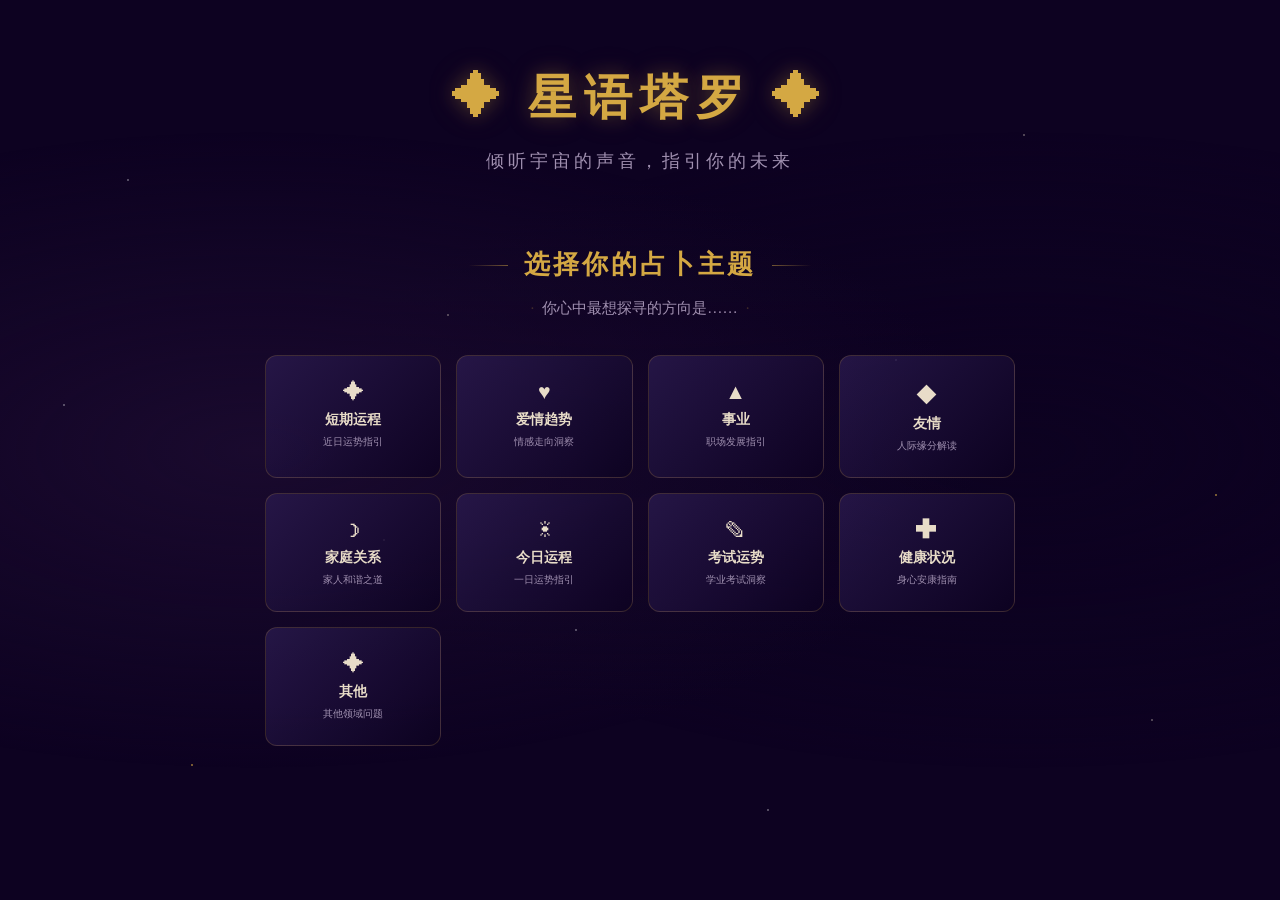
==== static/index.html @ e8e9ba31 "付款按钮需检测到保存付款码后才显示" ====
﻿<!DOCTYPE html>

<html lang="zh-CN">

<head>

    <meta charset="UTF-8">

    <meta name="viewport" content="width=device-width, initial-scale=1.0">

    <title>星语塔罗 — 神秘塔罗占卜</title>

                <link rel="stylesheet" href="/static/style.css?v=100">

</head>

<body>

    <div id="app">

        <header class="hero">

            <div class="stars-bg"></div>

            <div class="hero-content">

                <h1 class="title-glow">✦ 星语塔罗 ✦</h1>

                <p class="subtitle">倾听宇宙的声音，指引你的未来</p>

                <div id="remaining-badge" style="display:none;margin-top:10px;font-size:0.85em;color:#a090b0;letter-spacing:1px;">剩余 <span id="remaining-count" style="color:#d4a843;font-weight:bold;">0</span> 次占卜</div>

            </div>

        </header>



        <!-- Step 1: Category Selection -->

        <section id="step-category" class="step active">

            <div class="section-inner">

                <h2 class="step-title">选择你的占卜主题</h2>

                <p class="step-desc">你心中最想探寻的方向是……</p>

                <div class="category-grid">

                    <button class="category-btn" data-category="fortune" onclick="selectCategory('fortune')">

                        <span class="cat-icon">✦</span>

                        <span class="cat-name">短期运程</span>

                        <span class="cat-sub">近日运势指引</span>

                    </button>

                    <button class="category-btn" data-category="love" onclick="selectCategory('love')">

                        <span class="cat-icon">♥</span>

                        <span class="cat-name">爱情趋势</span>

                        <span class="cat-sub">情感走向洞察</span>

                    </button>

                    <button class="category-btn" data-category="career" onclick="selectCategory('career')">

                        <span class="cat-icon">▲</span>

                        <span class="cat-name">事业</span>

                        <span class="cat-sub">职场发展指引</span>

                    </button>

                    <button class="category-btn" data-category="friendship" onclick="selectCategory('friendship')">

                        <span class="cat-icon">◆</span>

                        <span class="cat-name">友情</span>

                        <span class="cat-sub">人际缘分解读</span>

                    </button>

                    <button class="category-btn" data-category="family" onclick="selectCategory('family')">

                        <span class="cat-icon">☽</span>

                        <span class="cat-name">家庭关系</span>

                        <span class="cat-sub">家人和谐之道</span>

                    </button>

                    <button class="category-btn" data-category="daily" onclick="selectCategory('daily')">

                        <span class="cat-icon">☀</span>

                        <span class="cat-name">今日运程</span>

                        <span class="cat-sub">一日运势指引</span>

                    </button>

                    <button class="category-btn" data-category="exam" onclick="selectCategory('exam')">

                        <span class="cat-icon">✎</span>

                        <span class="cat-name">考试运势</span>

                        <span class="cat-sub">学业考试洞察</span>

                    </button>

                    <button class="category-btn" data-category="health" onclick="selectCategory('health')">

                        <span class="cat-icon">✚</span>

                        <span class="cat-name">健康状况</span>

                        <span class="cat-sub">身心安康指南</span>

                    </button>

                    <button class="category-btn" data-category="other" onclick="selectCategory('other')">

                        <span class="cat-icon">✦</span>

                        <span class="cat-name">其他</span>

                        <span class="cat-sub">其他领域问题</span>

                    </button>

               </div>

            </div>

       </section>

        <!-- Question Dialog -->

        <div id="question-overlay" class="modal-overlay" style="display:none;">

            <div class="modal-backdrop" onclick="closeQuestionModal()"></div>

            <div class="modal-content question-modal">

                <button class="modal-close" onclick="closeQuestionModal()">&times;</button>

                <div class="question-icon">🔮</div>

                <h2 class="question-title">请写下你的具体问题</h2>

                <p class="question-desc" id="question-desc">你将占卜「<span id="question-category-label"></span>」—— 把你心中所想写下来吧</p>

                <textarea class="question-textarea" id="question-text" rows="5" placeholder="例如：我最近在工作上遇到了瓶颈，想知道未来三个月的发展方向……"></textarea>

                <div class="question-hint">✨ 问题写得越具体，解读就越贴合你的情况</div>

                <div class="question-actions">

                    <button class="btn-secondary question-btn-cancel" onclick="closeQuestionModal()">返回</button>

                    <button class="btn-primary question-btn-confirm" onclick="confirmQuestion()">✦ 确认并抽牌 ✦</button>

                </div>

            </div>

       </div>

       <!-- Step 2: Card Drawing -->

        <!-- Step 2: Card Browse -->

        <section id="step-browse" class="step">

            <div class="section-inner">

                <h2 class="step-title">✦ 滑动选牌 ✦</h2>

                <p class="step-desc" id="browse-desc">在牌阵中滑动浏览，心诚则灵，然后点击抽牌</p>

                <div class="card-browse-wrapper">

                    <div class="card-browse-track" id="card-browse-track">

                    </div>

                    <div class="browse-fade-left"></div>

                    <div class="browse-fade-right"></div>

                </div>

                <div class="browse-info">

                    <span>共 <strong id="browse-total">78</strong> 张牌</span>

                    <span class="browse-dot" id="browse-dot"></span>

                </div>

                <button class="btn-primary" id="btn-browse-draw">

                    <span class="btn-text">✦ 点击牌面选牌 ✦</span>

                </button>

            </div>

        </section>



       <!-- Step 2: Card Drawing -->

        <section id="step-draw" class="step">

            <div class="section-inner">

                <h2 class="step-title">抽取三张塔罗牌</h2>

                <p class="step-desc" id="draw-desc">请集中精神，默念你的问题，然后点击抽牌</p>

                <div class="card-table" id="card-table">

                    <div class="card-slot" id="slot-0">

                        <div class="card-inner">

                            <div class="card-back">

                                <div class="back-pattern"></div>

                            </div>

                            <div class="card-front">

                                <img class="card-img" src="" alt="">

                                <div class="card-suit"></div>

                                <div class="card-number"></div>

                                <div class="card-name"></div>

                            </div>

                        </div>

                    </div>

                    <div class="card-slot" id="slot-1">

                        <div class="card-inner">

                            <div class="card-back">

                                <div class="back-pattern"></div>

                            </div>

                            <div class="card-front">

                                <img class="card-img" src="" alt="">

                                <div class="card-suit"></div>

                                <div class="card-number"></div>

                                <div class="card-name"></div>

                            </div>

                        </div>

                    </div>

                    <div class="card-slot" id="slot-2">

                        <div class="card-inner">

                            <div class="card-back">

                                <div class="back-pattern"></div>

                            </div>

                            <div class="card-front">

                                <img class="card-img" src="" alt="">

                                <div class="card-suit"></div>

                                <div class="card-number"></div>

                                <div class="card-name"></div>

                            </div>

                        </div>

                    </div>

                </div>

                <button class="btn-primary" id="btn-draw" onclick="drawCards()">

                    <span class="btn-text">✦ 抽三张牌 ✦</span>

                </button>

            </div>

        </section>



        <!-- Pricing Modal -->
<div id="pricing-overlay" class="modal-overlay" style="display:none;">
    <div class="modal-backdrop" onclick="closePricingModal()"></div>
    <div class="modal-content" style="max-width:420px;">
        <button class="modal-close" onclick="closePricingModal()">&times;</button>
        <div style="font-size:2.5em;margin-bottom:10px;">🔮</div>
        <h2 style="color:#d4a843;margin-bottom:6px;font-size:1.2em;">选择占卜套餐</h2>
        <p style="color:#a090b0;font-size:0.85em;margin-bottom:6px;">购买后不限时间，按次扣减</p>
        <div id="pricing-options" style="display:flex;gap:12px;margin-bottom:20px;">
            <div onclick="showPaymentQr('2_readings')" style="flex:1;background:rgba(212,168,67,0.08);border:1.5px solid #d4a843;border-radius:12px;padding:20px;text-align:center;cursor:pointer;transition:all 0.3s;">
                <div style="font-size:0.85em;color:#a090b0;margin-bottom:8px;">两次占卜</div>
                <div style="font-size:1.8em;color:#d4a843;font-weight:bold;">&yen;14.99</div>
                <div style="font-size:0.7em;color:#7a6a8a;margin-top:6px;">平均 &yen;7.50/次</div>
                <div style="margin-top:12px;padding:8px 16px;background:#d4a843;border-radius:20px;color:#1a0a2e;font-size:0.8em;font-weight:bold;">选择</div>
            </div>
            <div onclick="showPaymentQr('3_readings')" style="flex:1;background:rgba(212,168,67,0.08);border:1.5px solid #d4a843;border-radius:12px;padding:20px;text-align:center;cursor:pointer;transition:all 0.3s;position:relative;">
                <div style="position:absolute;top:-8px;right:-8px;background:#d4a843;color:#1a0a2e;font-size:0.65em;padding:2px 8px;border-radius:8px;font-weight:bold;">推荐</div>
                <div style="font-size:0.85em;color:#a090b0;margin-bottom:8px;">三次占卜</div>
                <div style="font-size:1.8em;color:#d4a843;font-weight:bold;">&yen;19.99</div>
                <div style="font-size:0.7em;color:#7a6a8a;margin-top:6px;">平均 &yen;6.66/次</div>
                <div style="margin-top:12px;padding:8px 16px;background:#d4a843;border-radius:20px;color:#1a0a2e;font-size:0.8em;font-weight:bold;">选择</div>
            </div>
        </div>
        <div id="payment-qr-area" style="display:none;text-align:center;padding:10px 0;">
            <p style="color:#a090b0;font-size:0.85em;margin-bottom:12px;">请用支付宝或微信扫描下方二维码付款</p>
            <div style="display:flex;gap:15px;justify-content:center;flex-wrap:wrap;margin-bottom:15px;">
                <div style="text-align:center;">
                    <img src="/static/qr-alipay.jpg" style="width:140px;height:140px;border-radius:10px;border:2px solid rgba(212,168,67,0.3);object-fit:cover;">
                    <div style="color:#a090b0;font-size:0.75em;margin-top:4px;">支付宝</div>
                </div>
                <div style="text-align:center;">
                    <img src="/static/qr-wechat.jpg" style="width:140px;height:140px;border-radius:10px;border:2px solid rgba(212,168,67,0.3);object-fit:cover;">
                    <div style="color:#a090b0;font-size:0.75em;margin-top:4px;">微信</div>
                </div>
                <div style="text-align:center;">
                    <img src="/static/qr-wechat2.jpg" style="width:140px;height:140px;border-radius:10px;border:2px solid rgba(212,168,67,0.3);object-fit:cover;">
                    <div style="color:#a090b0;font-size:0.75em;margin-top:4px;">微信</div>
                </div>
            </div>
            <p style="color:#d4a843;font-size:1.1em;font-weight:bold;margin-bottom:4px;" id="payment-qr-amount">¥14.99</p>
            <p style="color:#7a6a8a;font-size:0.8em;margin-bottom:15px;" id="payment-qr-plan">两次占卜</p>
            <button id="btn-confirm-pay" onclick="confirmTrustPayment()" style="display:none;background:#d4a843;color:#1a0a2e;border:none;padding:14px 40px;border-radius:25px;font-size:1.05em;font-weight:bold;cursor:pointer;font-family:inherit;">我已付款，立即解锁</button>
            <p style="color:#6a5a7a;font-size:0.7em;margin-top:10px;">先信任你，付款后请点击确认，次数立刻到账</p>
            <p style="color:#6a5a7a;font-size:0.7em;">店主会定期核对账单，虚假付款将被禁止使用</p>
            <div id="trust-result" style="margin-top:10px;font-size:0.85em;"></div>
        </div>
    </div>
</div>

        <!-- Step 4: Reading Result -->

        <section id="step-result" class="step">

            <div class="section-inner">

                <h2 class="step-title">✨ 你的塔罗解读 ✨</h2>

                

                <div class="revealed-cards" id="revealed-cards">

                    <div class="reveal-card" id="reveal-0">

                        <div class="reveal-card-inner">

                            <div class="reveal-label">牌 一</div>

                        </div>

                    </div>

                    <div class="reveal-card" id="reveal-1">

                        <div class="reveal-card-inner">

                            <div class="reveal-label">牌 二</div>

                        </div>

                    </div>

                    <div class="reveal-card" id="reveal-2">

                        <div class="reveal-card-inner">

                            <div class="reveal-label">牌 三</div>

                        </div>

                    </div>

                </div>



                <div class="reading-section" id="reading-section">

                    <div class="reading-header">

                        <h3>🔮 牌灵深度解读</h3>

                        <span class="reading-category" id="reading-category"></span>

                    </div>

                    <div class="reading-content" id="reading-content">

                        <div class="reading-placeholder">

                            <div class="reading-loading">

                                <span class="dot-pulse"></span>

                                <span>星灵正在解读牌意...</span>

                            </div>

                        </div>

                    </div>

                </div>



                <div class="restart-section" id="restart-section" style="display:none;">

                    <button class="btn-secondary" onclick="restartReading()">

                        ✦ 进行新的占卜 ✦

                    </button>

                </div>

            </div>

        </section>

    </div>



                <script src="/static/script.js?v=100" charset="UTF-8"></script>

</body>

</html>
---- static/style.css ----
﻿/* ===== Reset & Base ===== */
*, *::before, *::after { margin:0; padding:0; box-sizing:border-box; }
html { scroll-behavior:smooth; }
body {
    font-family: 'Georgia', 'Songti SC', 'SimSun', serif;
    background: #0d0221;
    color: #e8dcc8;
    min-height: 100vh;
    overflow-x: hidden;
    line-height: 1.6;
}

/* ===== Stars Background ===== */
.stars-bg {
    position: fixed; top:0; left:0; width:100%; height:100%;
    background:
        radial-gradient(ellipse at 20% 50%, #1a0a2e 0%, transparent 50%),
        radial-gradient(ellipse at 80% 50%, #0d0221 0%, transparent 50%);
    z-index: -2;
}
.stars-bg::after {
    content:''; position:absolute; top:0; left:0; width:100%; height:100%;
    background-image:
        radial-gradient(1px 1px at 10% 20%, #fff, transparent),
        radial-gradient(1px 1px at 30% 60%, #f0e6d3, transparent),
        radial-gradient(1.5px 1.5px at 50% 10%, #d4a843, transparent),
        radial-gradient(1px 1px at 70% 40%, #fff, transparent),
        radial-gradient(1px 1px at 90% 80%, #f0e6d3, transparent),
        radial-gradient(1.5px 1.5px at 15% 85%, #d4a843, transparent),
        radial-gradient(1px 1px at 45% 70%, #fff, transparent),
        radial-gradient(1px 1px at 80% 15%, #f0e6d3, transparent),
        radial-gradient(1px 1px at 5% 45%, #fff, transparent),
        radial-gradient(1.5px 1.5px at 95% 55%, #d4a843, transparent),
        radial-gradient(1px 1px at 60% 90%, #fff, transparent),
        radial-gradient(1px 1px at 35% 35%, #f0e6d3, transparent);
    animation: twinkle 4s ease-in-out infinite alternate;
}
@keyframes twinkle {
    0% { opacity:0.5; }
    100% { opacity:1; }
}

/* ===== Hero ===== */
.hero {
    text-align:center; padding:60px 20px 30px;
    position:relative;
}
.hero-content {
    position:relative; z-index:1;
}
.title-glow {
    font-size:3em; color:#d4a843;
    text-shadow: 0 0 20px rgba(212,168,67,0.3), 0 0 40px rgba(212,168,67,0.1);
    letter-spacing: 8px;
    animation: glowPulse 3s ease-in-out infinite;
}
@keyframes glowPulse {
    0%,100% { text-shadow:0 0 20px rgba(212,168,67,0.3); }
    50% { text-shadow:0 0 30px rgba(212,168,67,0.6), 0 0 60px rgba(212,168,67,0.2); }
}
.subtitle {
    font-size:1.1em; color:#a090b0; margin-top:10px;
    letter-spacing: 4px;
}

/* ===== Steps ===== */
.step {
    display:none; padding:40px 20px 60px;
}
.step.active { display:block; }
.section-inner {
    max-width: 800px; margin:0 auto;
}
.step-title {
    text-align:center; font-size:1.6em; color:#d4a843;
    margin-bottom:10px; letter-spacing:3px;
}
.step-desc {
    text-align:center; color:#a090b0; margin-bottom:35px;
    font-size:0.95em;
}

/* ===== Category Grid ===== */
.category-grid {
    display: grid;
    grid-template-columns: repeat(auto-fit, minmax(140px, 1fr));
    gap:15px; max-width:750px; margin:0 auto;
}
.category-btn {
    background: linear-gradient(135deg, rgba(42,26,78,0.8), rgba(13,2,33,0.8));
    border:1px solid rgba(212,168,67,0.2);
    border-radius:12px; padding:24px 12px;
    cursor:pointer; text-align:center;
    color:#e8dcc8; transition: all 0.3s ease;
    display:flex; flex-direction:column; align-items:center; gap:6px;
    font-family:inherit;
}
.category-btn:hover {
    border-color:#d4a843;
    transform:translateY(-4px);
    box-shadow: 0 8px 25px rgba(212,168,67,0.15);
    background: linear-gradient(135deg, rgba(58,36,98,0.9), rgba(26,10,46,0.9));
}
.category-btn.selected {
    border-color:#d4a843;
    box-shadow: 0 0 20px rgba(212,168,67,0.2), inset 0 0 20px rgba(212,168,67,0.05);
}
.cat-icon { font-size:1.6em; }
.cat-name { font-size:1.05em; font-weight:bold; }
.cat-sub { font-size:0.75em; color:#a090b0; }

/* ===== Card Table ===== */
.card-table {
    display:flex; justify-content:center; gap:20px;
    margin:30px 0; perspective: 1000px;
    flex-wrap:wrap;
}
.card-slot {
    width:140px; height:220px;
    cursor:pointer;
}
.card-slot .card-inner {
    position:relative; width:100%; height:100%;
    transition: transform 0.8s cubic-bezier(0.4, 0, 0.2, 1);
    transform-style: preserve-3d;
}
.card-slot.flipped .card-inner { transform:rotateY(180deg); }
.card-back, .card-front {
    position:absolute; width:100%; height:100%;
    backface-visibility:hidden; border-radius:10px;
    display:flex; align-items:center; justify-content:center;
    flex-direction:column; gap:5px;
}

/* Card Back */
.card-back {
    background: linear-gradient(135deg, #2a1a4e, #1a0a3e);
    border:2px solid #d4a843;
    box-shadow: 0 4px 15px rgba(0,0,0,0.3);
    background: url(/static/card-back.jpg) center/cover no-repeat;
}
.back-pattern {
    width:80%; height:80%;
    background:
        radial-gradient(circle at 50% 50%, transparent 30%, rgba(212,168,67,0.1) 30%, transparent 33%),
        radial-gradient(circle at 50% 50%, transparent 55%, rgba(212,168,67,0.08) 55%, transparent 58%),
        radial-gradient(circle at 50% 50%, #d4a843 0.5px, transparent 0.5px);
    border:1px solid rgba(212,168,67,0.2);
    border-radius:5px;
    position:relative;
}
.back-pattern::after {
    content:'★'; position:absolute; top:50%; left:50%;
    transform:translate(-50%,-50%);
    font-size:1.8em; color:#d4a843; opacity:0.6;
}

/* Card Front */
.card-front {
    background: linear-gradient(135deg, #f5eee6, #e8dcc8);
    color:#2a1a4e; transform:rotateY(180deg);
    border:2px solid #d4a843;
    box-shadow: 0 4px 15px rgba(0,0,0,0.3);
    padding:12px; text-align:center;
}
.card-suit { font-size:1.8em; margin-bottom:4px; }
.card-number { font-size:0.85em; font-weight:bold; color:#6a3a8e; }
.card-name { font-size:0.85em; font-weight:bold; }
.card-orientation { font-size:0.7em; color:#8a6a4e; margin-top:4px; }

/* Card Draw Animation */
.card-slot.draw-animate {
    animation: cardFlyIn 0.6s ease-out backwards;
}
@keyframes cardFlyIn {
    0% { transform:scale(0.3) rotateY(0deg) translateY(-100px); opacity:0; }
    60% { transform:scale(1.1) rotateY(0deg) translateY(0); opacity:1; }
    100% { transform:scale(1) rotateY(0deg); }
}
.card-slot.draw-animate:nth-child(1) { animation-delay:0s; }
.card-slot.draw-animate:nth-child(2) { animation-delay:0.15s; }
.card-slot.draw-animate:nth-child(3) { animation-delay:0.3s; }

/* ===== Buttons ===== */
.btn-primary {
    display:block; margin:25px auto 0;
    padding:16px 40px;
    background: linear-gradient(135deg, #d4a843, #b8922e);
    border:none; border-radius:30px;
    color:#1a0a2e; font-size:1.1em; font-weight:bold;
    cursor:pointer; font-family:inherit;
    letter-spacing:3px;
    transition: all 0.3s ease;
    box-shadow: 0 4px 15px rgba(212,168,67,0.3);
}
.btn-primary:hover {
    transform:translateY(-2px);
    box-shadow: 0 8px 25px rgba(212,168,67,0.4);
}
.btn-primary:disabled {
    opacity:0.5; cursor:not-allowed; transform:none;
}
.btn-secondary {
    display:block; margin:25px auto 0;
    padding:14px 36px;
    background:transparent;
    border:2px solid #d4a843; border-radius:30px;
    color:#d4a843; font-size:1em;
    cursor:pointer; font-family:inherit;
    letter-spacing:2px;
    transition: all 0.3s ease;
}
.btn-secondary:hover {
    background:rgba(212,168,67,0.1);
}

/* ===== Payment Modal ===== */
/* ===== Card Browse ===== */
.card-browse-wrapper {
    position: relative;
    margin: 20px auto;
    max-width: 100%;
}
.card-browse-track {
    display: flex;
    gap: 12px;
    overflow-x: auto;
    overflow-y: hidden;
    padding: 20px 40px;
    scroll-behavior: smooth;
    -webkit-overflow-scrolling: touch;
    scrollbar-width: thin;
    scrollbar-color: rgba(212,168,67,0.3) transparent;
    cursor: grab;
    user-select: none;
}
.card-browse-track::-webkit-scrollbar {
    height: 4px;
}
.card-browse-track::-webkit-scrollbar-thumb {
    background: rgba(212,168,67,0.3);
    border-radius: 2px;
}
.card-browse-track::-webkit-scrollbar-track {
    background: transparent;
}
.browse-card {
    flex: 0 0 auto;
    width: 100px;
    height: 160px;
    border-radius: 8px;
    border: 2px solid rgba(212,168,67,0.2);
    box-shadow: 0 4px 12px rgba(0,0,0,0.3);
    overflow: hidden;
    animation: browseCardIn 0.5s ease-out backwards;
    transition: transform 0.3s, box-shadow 0.3s;
}
.browse-card:hover {
    transform: translateY(-6px) scale(1.05);
    box-shadow: 0 8px 25px rgba(212,168,67,0.2);
    border-color: rgba(212,168,67,0.5);
}
@keyframes browseCardIn {
    0% { opacity: 0; transform: translateY(20px) scale(0.8); }
    100% { opacity: 1; transform: translateY(0) scale(1); }
}
.browse-card-back {
    width: 100%;
    height: 100%;
    background-size: cover;
    background-position: center;
    background-repeat: no-repeat;
}
.browse-fade-left,
.browse-fade-right {
    position: absolute;
    top: 0;
    bottom: 0;
    width: 40px;
    pointer-events: none;
    z-index: 2;
}
.browse-fade-left {
    left: 0;
    background: linear-gradient(to right, rgba(13,2,33,0.9), transparent);
}
.browse-fade-right {
    right: 0;
    background: linear-gradient(to left, rgba(13,2,33,0.9), transparent);
}
.browse-info {
    display: flex;
    align-items: center;
    justify-content: center;
    gap: 12px;
    margin: 10px 0 20px;
    color: #a090b0;
    font-size: 0.85em;
}
.browse-dot {
    font-size: 0.8em;
    color: #7a6a8a;
}
@media (max-width: 640px) {
    .browse-card {
        width: 80px;
        height: 128px;
    }
    .card-browse-track {
        gap: 8px;
        padding: 15px 20px;
    }
    .browse-fade-left,
    .browse-fade-right {
        width: 20px;
    }
}
@media (max-width: 380px) {
    .browse-card {
        width: 65px;
        height: 104px;
    }
}
.modal-overlay {
    position:fixed; top:0; left:0; width:100%; height:100%;
    z-index:1000; display:flex;
    align-items:center; justify-content:center;
}
.modal-backdrop {
    position:absolute; top:0; left:0; width:100%; height:100%;
    background:rgba(0,0,0,0.7); backdrop-filter: blur(4px);
}
.modal-content {
    position:relative;
    background: linear-gradient(135deg, #1a0a2e, #2a1a4e);
    border:1px solid rgba(212,168,67,0.3);
    border-radius:20px; padding:40px;
    max-width:400px; width:90%;
    text-align:center; z-index:1;
    box-shadow: 0 20px 60px rgba(0,0,0,0.5);
    animation: modalSlideIn 0.4s ease-out;
}
@keyframes modalSlideIn {
    0% { transform:translateY(30px) scale(0.95); opacity:0; }
    100% { transform:translateY(0) scale(1); opacity:1; }
}
.modal-close {
    position:absolute; top:12px; right:16px;
    background:none; border:none; color:#a090b0;
    font-size:1.5em; cursor:pointer;
}
.modal-close:hover { color:#d4a843; }
.pay-icon { font-size:3em; margin-bottom:10px; }
.pay-title { font-size:1.4em; color:#d4a843; margin-bottom:8px; }
.pay-desc { font-size:0.85em; color:#a090b0; margin-bottom:20px; }
.pay-price {
    margin:20px 0;
}
.price-symbol { font-size:1.5em; color:#d4a843; vertical-align:top; }
.price-amount { font-size:3.5em; color:#d4a843; font-weight:bold; }
.pay-methods {
    display:flex; justify-content:center; gap:15px;
    margin:20px 0;
}
.pay-method {
    display:flex; align-items:center; gap:6px;
    padding:8px 16px;
    background:rgba(255,255,255,0.05);
    border:1px solid rgba(212,168,67,0.15);
    border-radius:8px; font-size:0.85em; color:#a090b0;
}
.btn-pay {
    display:flex; align-items:center; justify-content:center;
    width:100%; padding:14px;
    background: linear-gradient(135deg, #d4a843, #b8922e);
    border:none; border-radius:12px;
    color:#1a0a2e; font-size:1.05em; font-weight:bold;
    cursor:pointer; font-family:inherit;
    transition: all 0.3s ease; gap:8px;
    margin:15px 0 10px;
}
.btn-pay:hover { transform:translateY(-2px); box-shadow:0 8px 25px rgba(212,168,67,0.3); }
.btn-pay:disabled { opacity:0.6; cursor:not-allowed; transform:none; }
.pay-note { font-size:0.75em; color:#6a5a7a; }
/* Payment page preview */
.pay-preview { margin: 12px 0; padding: 12px 14px; background: rgba(255,255,255,0.05); border: 1px solid rgba(255,255,255,0.1); border-radius: 10px; min-height: 40px; max-height: 130px; overflow-y: auto; font-size: 0.8rem; line-height: 1.5; text-align: left; color: #b0a0c0; }
.pay-preview-loading { display: flex; align-items: center; gap: 8px; color: #d4a843; font-size: 0.8rem; justify-content: center; }
.pay-preview .preview-label { font-size: 0.7rem; text-transform: uppercase; letter-spacing: 1px; color: #d4a843; margin-bottom: 6px; }
.pay-preview .preview-text { font-size: 0.8rem; line-height: 1.6; color: #b0a0c0; }
.loading-spinner {
    width:20px; height:20px;
    border:2px solid rgba(26,10,46,0.3);
    border-top:2px solid #1a0a2e;
    border-radius:50%;
    animation:spin 0.8s linear infinite;
}
@keyframes spin { 0%{transform:rotate(0)} 100%{transform:rotate(360deg)} }

/* ===== Revealed Cards ===== */
.revealed-cards {
    display:flex; justify-content:center; gap:20px;
    margin:30px 0; flex-wrap:wrap;
}
.reveal-card {
    width:160px;
    background: linear-gradient(135deg, #f5eee6, #e8dcc8);
    border:2px solid #d4a843; border-radius:10px;
    padding:15px; text-align:center;
    box-shadow: 0 4px 15px rgba(0,0,0,0.3);
    animation: cardReveal 0.6s ease-out forwards;
    opacity:0; transform:scale(0.8);
}
.reveal-card:nth-child(1) { animation-delay:0.2s; }
.reveal-card:nth-child(2) { animation-delay:0.5s; }
.reveal-card:nth-child(3) { animation-delay:0.8s; }
@keyframes cardReveal {
    0% { opacity:0; transform:scale(0.8) rotateY(90deg); }
    100% { opacity:1; transform:scale(1) rotateY(0deg); }
}
.reveal-card .reveal-card-inner { display:flex; flex-direction:column; gap:4px; }
.reveal-label { font-size:0.8em; color:#a090b0; margin-bottom:8px; }
.reveal-name { font-size:1.15em; font-weight:bold; color:#2a1a4e; }
.reveal-name-en { font-size:0.75em; color:#7a6a5a; font-style:italic; }
.reveal-orientation {
    display:inline-block; margin-top:6px;
    font-size:0.8em; padding:2px 12px; border-radius:10px;
    font-weight:bold;
}
.orientation-upright { background:#e8f0e0; color:#2a6a3a; }
.orientation-reversed { background:#f0d8d8; color:#8a2a2a; }
.reveal-keywords { font-size:0.75em; color:#6a5a4a; margin-top:6px; }
.reveal-element { font-size:0.7em; color:#8a7a6a; }

/* ===== Reading Section ===== */
.reading-section {
    margin:30px 0;
    background: linear-gradient(135deg, rgba(42,26,78,0.5), rgba(13,2,33,0.5));
    border:1px solid rgba(212,168,67,0.15);
    border-radius:16px; padding:30px;
    animation: fadeInUp 0.6s ease-out;
}
@keyframes fadeInUp {
    0% { opacity:0; transform:translateY(20px); }
    100% { opacity:1; transform:translateY(0); }
}
.reading-header {
    display:flex; justify-content:space-between; align-items:center;
    margin-bottom:20px; padding-bottom:12px;
    border-bottom:1px solid rgba(212,168,67,0.15);
}
.reading-header h3 { color:#d4a843; font-size:1.15em; }
.reading-category {
    font-size:0.85em; color:#a090b0;
    background:rgba(212,168,67,0.1);
    padding:4px 12px; border-radius:12px;
}
.reading-content { min-height:200px; line-height:1.9; }

/* Loading dots */
.reading-placeholder { text-align:center; padding:40px 0; }
.reading-loading {
    display:flex; flex-direction:column; align-items:center; gap:12px;
    color:#a090b0;
}
.dot-pulse {
    width:12px; height:12px; border-radius:50%;
    background:#d4a843;
    animation: dotPulse 1.2s ease-in-out infinite;
}
@keyframes dotPulse {
    0%,100% { transform:scale(0.5); opacity:0.3; }
    50% { transform:scale(1); opacity:1; }
}

/* Reading content formatting */
.reading-content h1, .reading-content h2, .reading-content h3 {
    color:#d4a843; margin:20px 0 10px; line-height:1.4;
}
.reading-content h2 { font-size:1.2em; border-left:3px solid #d4a843; padding-left:10px; }
.reading-content h3 { font-size:1.05em; }
.reading-content p { margin:10px 0; font-size:0.95em; }
.reading-content strong { color:#d4a843; }
.reading-content ul, .reading-content ol { margin:10px 0 10px 20px; }
.reading-content li { margin:4px 0; font-size:0.92em; }

/* ===== Restart ===== */
.restart-section { text-align:center; margin:30px 0; }



/* ===== Card Image Styles ===== */
.card-img {
    width: 100%;
    height: 100%;
    object-fit: cover;
    border-radius: 8px;
    position: absolute;
    top: 0;
    left: 0;
}
.card-suit, .card-number, .card-name {
    display: none;
}
.reveal-img-wrap {
    width: 100%;
    margin-bottom: 8px;
}
.reveal-card-img {
    width: 100%;
    border-radius: 6px;
    display: block;
}
.browse-card-img {
    width: 100%;
    height: 100%;
    overflow: hidden;
    border-radius: 6px;
}
.browse-card-img img {
    width: 100%;
    height: 100%;
    object-fit: cover;
    border-radius: 6px;
}
.browse-card-name {
    display: none;
}

/* ===== Responsive ===== */
@media (max-width: 640px) {
    .title-glow { font-size:2em; letter-spacing:4px; }
    .category-grid { grid-template-columns: repeat(2, 1fr); gap:10px; }
    .card-slot { width:100px; height:165px; }
    .card-table { gap:12px; }
    .card-front { padding:8px; }
    .card-suit { font-size:1.3em; }
    .card-name { font-size:0.7em; }
    .card-number { font-size:0.7em; }
    .reveal-card { width:130px; }
    .section-inner { padding:0 10px; }
    .reading-section { padding:20px; }
    .pay-price .price-amount { font-size:2.5em; }
    .step-title { font-size:1.3em; }
}

@media (max-width: 380px) {
    .card-slot { width:85px; height:140px; }
    .category-grid { grid-template-columns: 1fr 1fr; }
}

/* ===== Question Modal ===== */
.question-modal {
    max-width: 480px;
    padding: 36px 32px 28px;
}
.question-icon {
    font-size: 2.8em;
    margin-bottom: 6px;
}
.question-title {
    font-size: 1.3em;
    color: #d4a843;
    margin-bottom: 6px;
    letter-spacing: 2px;
}
.question-desc {
    font-size: 0.85em;
    color: #a090b0;
    margin-bottom: 18px;
}
.question-desc span {
    color: #d4a843;
    font-weight: bold;
}
.question-textarea {
    width: 100%;
    padding: 14px 16px;
    background: rgba(255,255,255,0.06);
    border: 1px solid rgba(212,168,67,0.25);
    border-radius: 12px;
    color: #e8dcc8;
    font-size: 0.95em;
    font-family: inherit;
    line-height: 1.6;
    resize: vertical;
    min-height: 100px;
    transition: border-color 0.3s, box-shadow 0.3s;
}
.question-textarea:focus {
    outline: none;
    border-color: #d4a843;
    box-shadow: 0 0 16px rgba(212,168,67,0.12);
}
.question-textarea::placeholder {
    color: #6a5a7a;
}
.question-hint {
    font-size: 0.78em;
    color: #7a6a8a;
    margin-top: 10px;
    margin-bottom: 20px;
    text-align: center;
}
.question-actions {
    display: flex;
    gap: 12px;
    justify-content: center;
}
.question-btn-cancel {
    flex: 1;
    padding: 12px 0;
    font-size: 0.95em;
}
.question-btn-confirm {
    flex: 2;
    margin: 0;
    padding: 12px 0;
    font-size: 0.95em;
}
@media (max-width: 480px) {
    .question-modal {
        padding: 28px 20px 24px;
    }
    .question-title {
        font-size: 1.1em;
    }
    .question-actions {
        flex-direction: column;
    }
    .question-btn-confirm {
        flex: none;
    }
}
/* ===== Reversed Card ===== */
.reveal-card-img.reversed {
    transform: rotate(180deg);
}
.card-img.reversed {
    transform: rotate(180deg);
}

/* Browse card selected */
.browse-card.selected {
    border-color: #d4a843 !important;
    box-shadow: 0 0 20px rgba(212,168,67,0.5), inset 0 0 15px rgba(212,168,67,0.15) !important;
    transform: translateY(-8px) scale(1.08);
}
.browse-card .badge {
    display: none; position: absolute; top:-6px; right:-6px; width:24px; height:24px;
    background:#d4a843; color:#1a0a2e; border-radius:50%; font-size:0.75em; font-weight:bold;
    align-items:center; justify-content:center; z-index:3;
}
.browse-card.selected .badge { display:flex; }

/* ===== Tarot Decorations ===== */

/* Section title ornaments */
.step-title {
    position: relative;
    display: flex;
    align-items: center;
    justify-content: center;
    gap: 0;
}
.step-title::before {
    content: "";
    display: inline-block;
    width: 40px;
    height: 1px;
    background: linear-gradient(to left, rgba(212,168,67,0.5), transparent);
    margin-right: 16px;
}
.step-title::after {
    content: "";
    display: inline-block;
    width: 40px;
    height: 1px;
    background: linear-gradient(to right, rgba(212,168,67,0.5), transparent);
    margin-left: 16px;
}

/* Category btn hover glow enhanced */
.category-btn:hover .cat-icon {
    text-shadow: 0 0 15px rgba(212,168,67,0.6);
    transition: text-shadow 0.3s;
}

/* Card slot gold corners */
.card-slot {
    position: relative;
}
.card-slot::before,
.card-slot::after {
    content: "";
    position: absolute;
    width: 16px;
    height: 16px;
    z-index: 5;
    pointer-events: none;
    opacity: 0.5;
    transition: opacity 0.3s;
}
.card-slot.draw-animate::before,
.card-slot.draw-animate::after {
    opacity: 0.8;
}
.card-slot::before {
    top: -2px;
    left: -2px;
    border-top: 1.5px solid #d4a843;
    border-left: 1.5px solid #d4a843;
    border-radius: 3px 0 0 0;
}
.card-slot::after {
    bottom: -2px;
    right: -2px;
    border-bottom: 1.5px solid #d4a843;
    border-right: 1.5px solid #d4a843;
    border-radius: 0 0 3px 0;
}

/* Card front mystical pattern overlay */
.card-front::before {
    content: "★";
    position: absolute;
    top: 6px;
    left: 6px;
    font-size: 0.55em;
    color: rgba(42,26,78,0.1);
    z-index: 1;
    pointer-events: none;
}
.card-front::after {
    content: "☆";
    position: absolute;
    bottom: 6px;
    right: 6px;
    font-size: 0.55em;
    color: rgba(42,26,78,0.1);
    z-index: 1;
    pointer-events: none;
}

/* Enhanced title glow - overwrite existing */
@keyframes glowPulse {
    0%,100% { text-shadow: 0 0 20px rgba(212,168,67,0.3), 0 0 40px rgba(212,168,67,0.1); }
    50% { text-shadow: 0 0 30px rgba(212,168,67,0.6), 0 0 60px rgba(212,168,67,0.2), 0 0 80px rgba(212,168,67,0.08); }
}

/* Reading section ornament */
.reading-header h3::before {
    content: "✧ ";
    color: #d4a843;
    opacity: 0.5;
}
.reading-header h3::after {
    content: " ✧";
    color: #d4a843;
    opacity: 0.5;
}

/* Modal decorative top */
.modal-content::before {
    content: "✦ ✦ ✦";
    display: block;
    text-align: center;
    font-size: 0.5em;
    letter-spacing: 6px;
    color: #d4a843;
    opacity: 0.3;
    margin-bottom: 6px;
}

/* Browse card divider ornaments */
.browse-info::before,
.browse-info::after {
    content: "— ✦ —";
    color: rgba(212,168,67,0.2);
    font-size: 0.7em;
    letter-spacing: 3px;
}

/* Payment button icon enhanced */
.btn-pay::before {
    content: "✧ ";
    opacity: 0.7;
}

/* Reveal card name accent */
.reveal-name::before {
    content: "☽ ";
    color: #d4a843;
    font-size: 0.7em;
    opacity: 0.5;
}
.reveal-name::after {
    content: " ☾";
    color: #d4a843;
    font-size: 0.7em;
    opacity: 0.5;
}

/* Reveal card subtle border glow */
.reveal-card {
    position: relative;
}
.reveal-card::before {
    content: "";
    position: absolute;
    inset: -1px;
    border: 1px solid rgba(212,168,67,0.15);
    border-radius: 11px;
    pointer-events: none;
}

/* Step-desc subtle decoration */
.step-desc::before,
.step-desc::after {
    content: "·";
    margin: 0 8px;
    color: rgba(212,168,67,0.25);
}

/* ===== Mobile Card Resize ===== */
@media (max-width: 640px) {
    .revealed-cards { gap: 8px; }
    .reveal-card { width: 95px; padding: 8px; }
    .reveal-name { font-size: 0.85em; }
    .reveal-name-en { font-size: 0.6em; }
    .reveal-orientation { font-size: 0.68em; padding: 2px 6px; }
    .reveal-keywords { font-size: 0.6em; }
    .reveal-element { font-size: 0.6em; }
    .reveal-img-wrap { margin-bottom: 4px; }
    .reveal-card-inner { gap: 2px; }
}
@media (max-width: 480px) {
    .reveal-card { width: 88px; padding: 6px; }
    .reveal-name { font-size: 0.78em; }
}
@media (max-width: 380px) {
    .reveal-card { width: 80px; padding: 5px; }
    .revealed-cards { gap: 5px; }
}
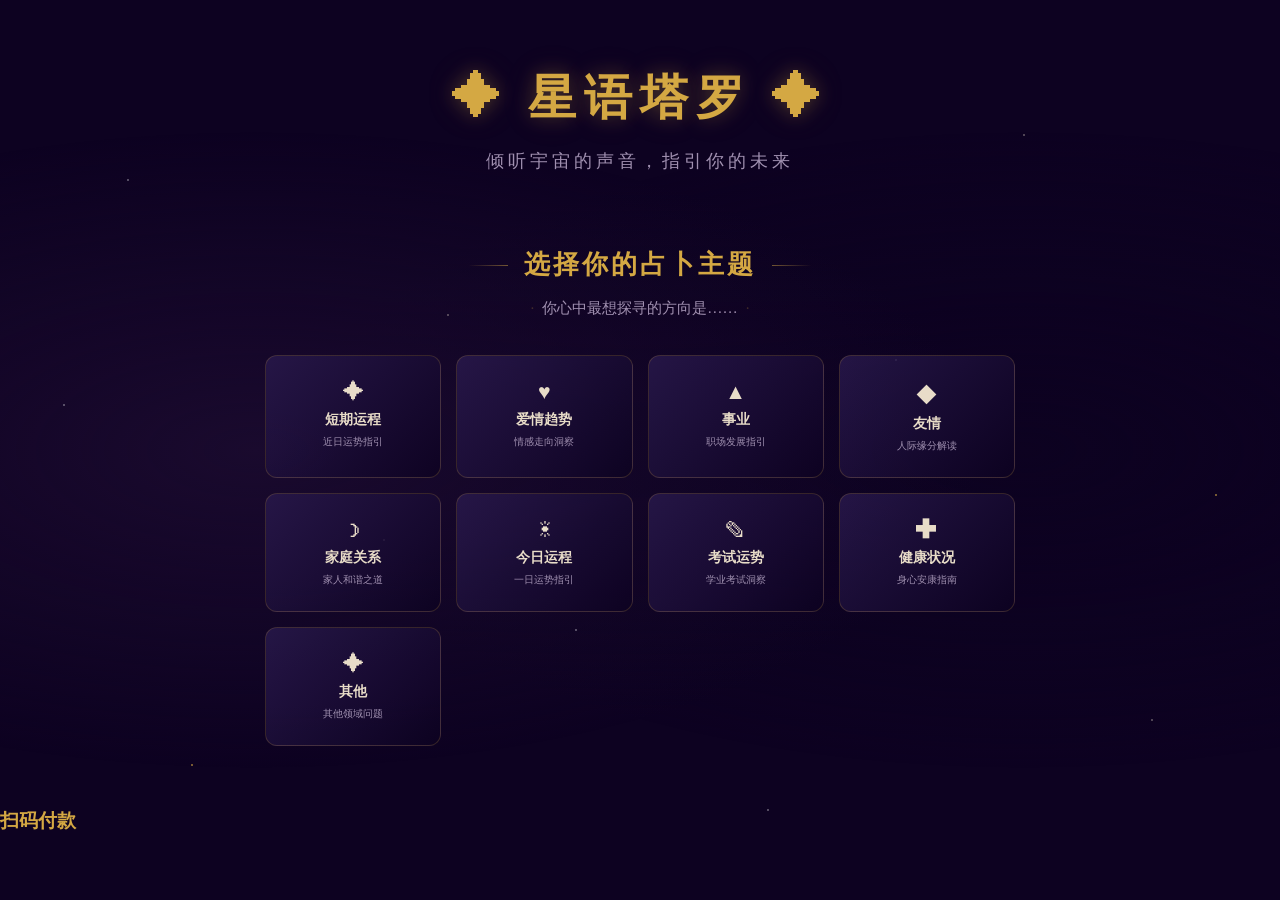
==== commit c06850e9: "付款弹窗简约版：扫码付款+二维码" ====
--- a/static/index.html
+++ b/static/index.html
@@ -212,7 +212,7 @@
 
                     <span class="btn-text">✦ 点击牌面选牌 ✦</span>
 
-                </button>
+                </button><div style="text-align:center;margin-top:12px;"><span onclick="randomDraw()" style="color:#a090b0;cursor:pointer;font-size:0.85em;text-decoration:underline;">不想选牌？点此随机抽牌 →</span></div>
 
             </div>
 
@@ -347,22 +347,7 @@
                 <div style="margin-top:12px;padding:8px 16px;background:#d4a843;border-radius:20px;color:#1a0a2e;font-size:0.8em;font-weight:bold;">选择</div>
             </div>
         </div>
-        <div id="payment-qr-area" style="display:none;text-align:center;padding:10px 0;">
-            <p style="color:#a090b0;font-size:0.85em;margin-bottom:12px;">请用支付宝或微信扫描下方二维码付款</p>
-            <div style="display:flex;gap:15px;justify-content:center;flex-wrap:wrap;margin-bottom:15px;">
-                <div style="text-align:center;">
-                    <img src="/static/qr-alipay.jpg" style="width:140px;height:140px;border-radius:10px;border:2px solid rgba(212,168,67,0.3);object-fit:cover;">
-                    <div style="color:#a090b0;font-size:0.75em;margin-top:4px;">支付宝</div>
-                </div>
-                <div style="text-align:center;">
-                    <img src="/static/qr-wechat.jpg" style="width:140px;height:140px;border-radius:10px;border:2px solid rgba(212,168,67,0.3);object-fit:cover;">
-                    <div style="color:#a090b0;font-size:0.75em;margin-top:4px;">微信</div>
-                </div>
-                <div style="text-align:center;">
-                    <img src="/static/qr-wechat2.jpg" style="width:140px;height:140px;border-radius:10px;border:2px solid rgba(212,168,67,0.3);object-fit:cover;">
-                    <div style="color:#a090b0;font-size:0.75em;margin-top:4px;">微信</div>
-                </div>
-            </div>
+        
             <p style="color:#d4a843;font-size:1.1em;font-weight:bold;margin-bottom:4px;" id="payment-qr-amount">¥14.99</p>
             <p style="color:#7a6a8a;font-size:0.8em;margin-bottom:15px;" id="payment-qr-plan">两次占卜</p>
             <button id="btn-confirm-pay" onclick="confirmTrustPayment()" style="display:none;background:#d4a843;color:#1a0a2e;border:none;padding:14px 40px;border-radius:25px;font-size:1.05em;font-weight:bold;cursor:pointer;font-family:inherit;">我已付款，立即解锁</button>
@@ -373,6 +358,37 @@
     </div>
 </div>
 
+<!-- Payment Modal (separate) -->
+<!-- Payment Modal -->
+<div id="payment-overlay" class="modal-overlay" style="display:none;">
+    <div class="modal-backdrop" onclick="closePaymentModal()"></div>
+    <div class="modal-content" style="max-width:420px;">
+        <button class="modal-close" onclick="closePaymentModal()">&times;</button>
+        <h2 style="color:#d4a843;margin-bottom:12px;font-size:1.3em;"></h2>
+        <div id="payment-qr-area" style="display:block;text-align:center;padding:10px 0;">
+            <div style="display:flex;gap:15px;justify-content:center;flex-wrap:wrap;margin-bottom:15px;">
+                <div id="qr-alipay-container" style="text-align:center;">
+                    <img src="/static/qr-alipay.jpg" style="width:140px;height:140px;border-radius:10px;border:2px solid rgba(212,168,67,0.3);object-fit:cover;">
+                    <div style="color:#a090b0;font-size:0.75em;margin-top:4px;"></div>
+                </div>
+                <div id="qr-wechat1-container" style="text-align:center;">
+                    <img src="/static/qr-wechat.jpg" style="width:140px;height:140px;border-radius:10px;border:2px solid rgba(212,168,67,0.3);object-fit:cover;">
+                    <div style="color:#a090b0;font-size:0.75em;margin-top:4px;"></div>
+                </div>
+                <div id="qr-wechat2-container" style="text-align:center;">
+                    <img src="/static/qr-wechat2.jpg" style="width:140px;height:140px;border-radius:10px;border:2px solid rgba(212,168,67,0.3);object-fit:cover;">
+                    <div style="color:#a090b0;font-size:0.75em;margin-top:4px;"></div>
+                </div>
+            </div>
+            <p style="color:#d4a843;font-size:1.1em;font-weight:bold;margin-bottom:4px;" id="payment-qr-amount"></p>
+            <p style="color:#7a6a8a;font-size:0.8em;margin-bottom:15px;" id="payment-qr-plan"></p>
+            <button id="btn-confirm-pay" onclick="confirmTrustPayment()" style="display:none;background:#d4a843;color:#1a0a2e;border:none;padding:14px 40px;border-radius:25px;font-size:1.05em;font-weight:bold;cursor:pointer;font-family:inherit;"></button>
+            <div id="payment-save-status" style="margin-top:10px;"></div>
+            <div id="trust-result" style="margin-top:10px;font-size:0.85em;"></div>
+        </div>
+    </div>
+</div>
+        <h2 style="color:#d4a843;margin-bottom:6px;font-size:1.2em;">扫码付款</h2>
         <!-- Step 4: Reading Result -->
 
         <section id="step-result" class="step">
--- a/static/style.css
+++ b/static/style.css
@@ -121,7 +121,7 @@
 }
 .card-slot .card-inner {
     position:relative; width:100%; height:100%;
-    transition: transform 0.8s cubic-bezier(0.4, 0, 0.2, 1);
+    transition: transform 0.3s cubic-bezier(0.4, 0, 0.2, 1);
     transform-style: preserve-3d;
 }
 .card-slot.flipped .card-inner { transform:rotateY(180deg); }
@@ -170,7 +170,7 @@
 
 /* Card Draw Animation */
 .card-slot.draw-animate {
-    animation: cardFlyIn 0.6s ease-out backwards;
+    animation: cardFlyIn 0.3s ease-out backwards;
 }
 @keyframes cardFlyIn {
     0% { transform:scale(0.3) rotateY(0deg) translateY(-100px); opacity:0; }
@@ -248,11 +248,13 @@
     flex: 0 0 auto;
     width: 100px;
     height: 160px;
+    position: relative;
     border-radius: 8px;
     border: 2px solid rgba(212,168,67,0.2);
     box-shadow: 0 4px 12px rgba(0,0,0,0.3);
     overflow: hidden;
-    animation: browseCardIn 0.5s ease-out backwards;
+    
+    animation-duration: 0.2s;
     transition: transform 0.3s, box-shadow 0.3s;
 }
 .browse-card:hover {
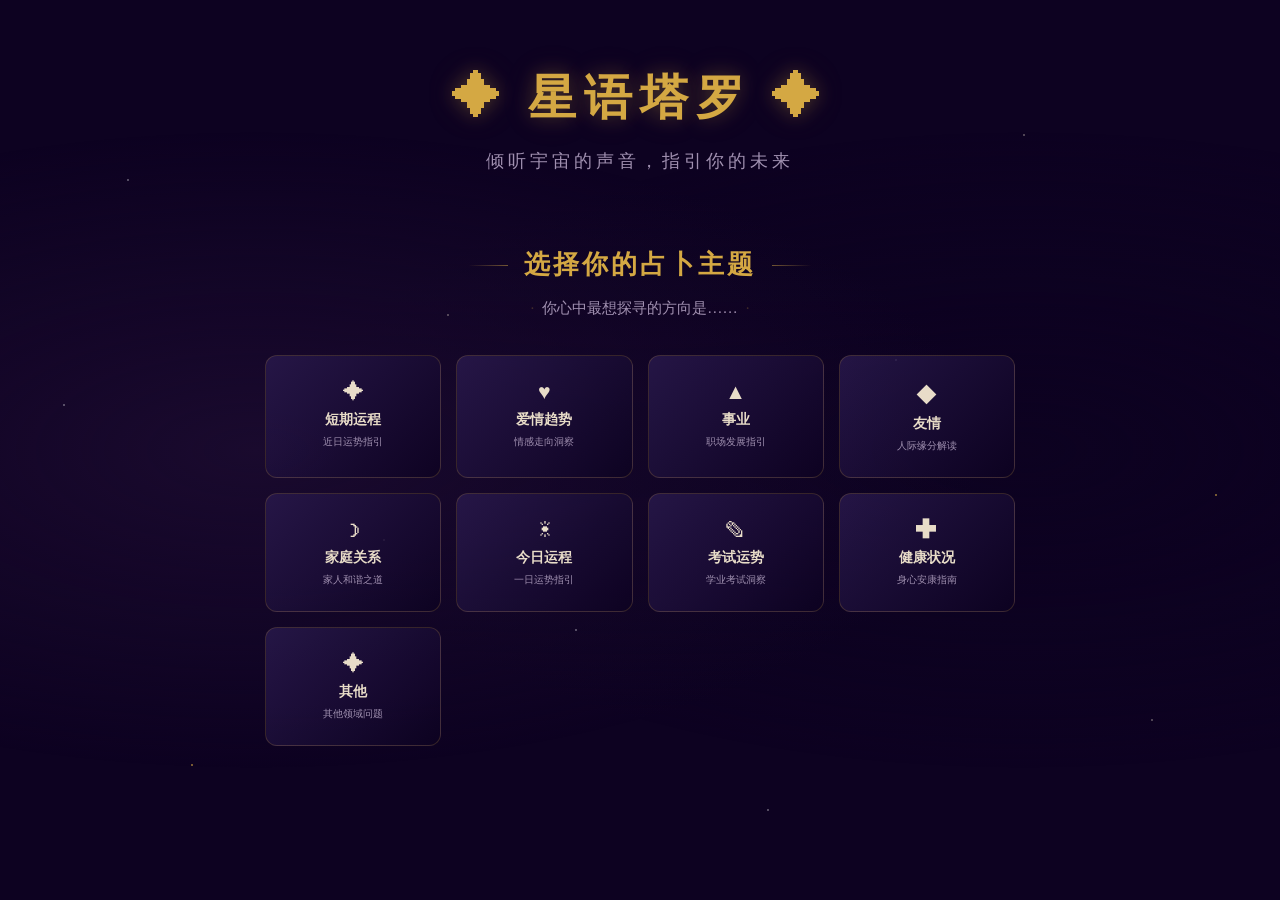
==== commit cfd862d6: "清除html多余文字" ====
--- a/static/index.html
+++ b/static/index.html
@@ -351,8 +351,7 @@
             <p style="color:#d4a843;font-size:1.1em;font-weight:bold;margin-bottom:4px;" id="payment-qr-amount">¥14.99</p>
             <p style="color:#7a6a8a;font-size:0.8em;margin-bottom:15px;" id="payment-qr-plan">两次占卜</p>
             <button id="btn-confirm-pay" onclick="confirmTrustPayment()" style="display:none;background:#d4a843;color:#1a0a2e;border:none;padding:14px 40px;border-radius:25px;font-size:1.05em;font-weight:bold;cursor:pointer;font-family:inherit;">我已付款，立即解锁</button>
-            <p style="color:#6a5a7a;font-size:0.7em;margin-top:10px;">先信任你，付款后请点击确认，次数立刻到账</p>
-            <p style="color:#6a5a7a;font-size:0.7em;">店主会定期核对账单，虚假付款将被禁止使用</p>
+            <p style="color:#6a5a7a;font-size:0.7em;"></p>
             <div id="trust-result" style="margin-top:10px;font-size:0.85em;"></div>
         </div>
     </div>
@@ -388,7 +387,7 @@
         </div>
     </div>
 </div>
-        <h2 style="color:#d4a843;margin-bottom:6px;font-size:1.2em;">扫码付款</h2>
+        <h2 style="color:#d4a843;margin-bottom:6px;font-size:1.2em;"></h2>
         <!-- Step 4: Reading Result -->
 
         <section id="step-result" class="step">
